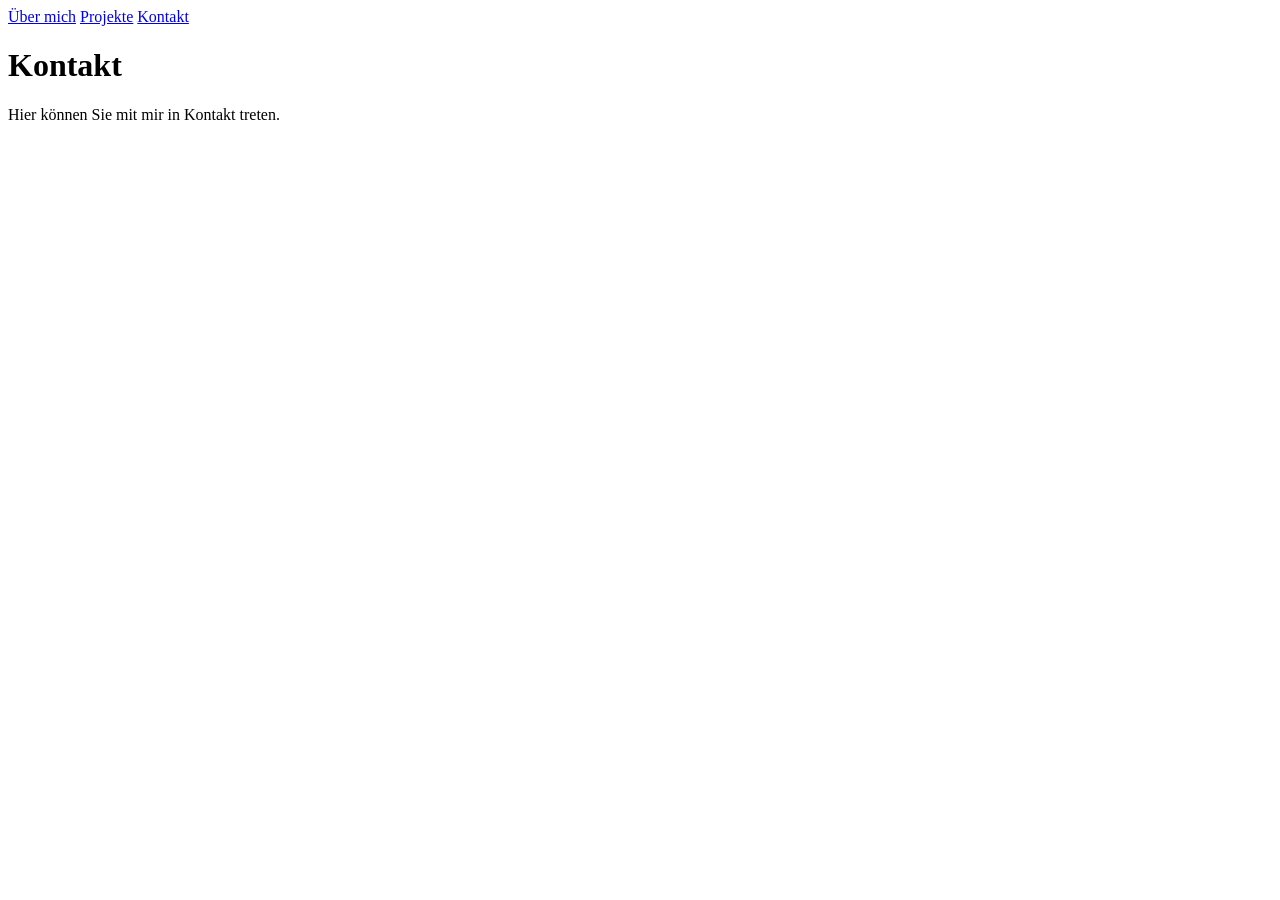
==== seiten/contact.html @ d2ad5730 "Add files via upload" ====
<!DOCTYPE html>
<html lang="en">
<head>
    <meta charset="UTF-8">
    <meta name="viewport" content="width=device-width, initial-scale=1.0">
    <link rel="icon" type="image/png" href="/image.jpeg">
    <title>Kontakt</title>
</head>
<body>
    <div class="navbar">
        <a href="/index.html">Über mich</a>
        <a href="/seiten/projects.html">Projekte</a>
        <a href="/seiten/contact.html">Kontakt</a>
    </div>
    <h1>Kontakt</h1>
    <p>Hier können Sie mit mir in Kontakt treten.</p>


</body>
</html>
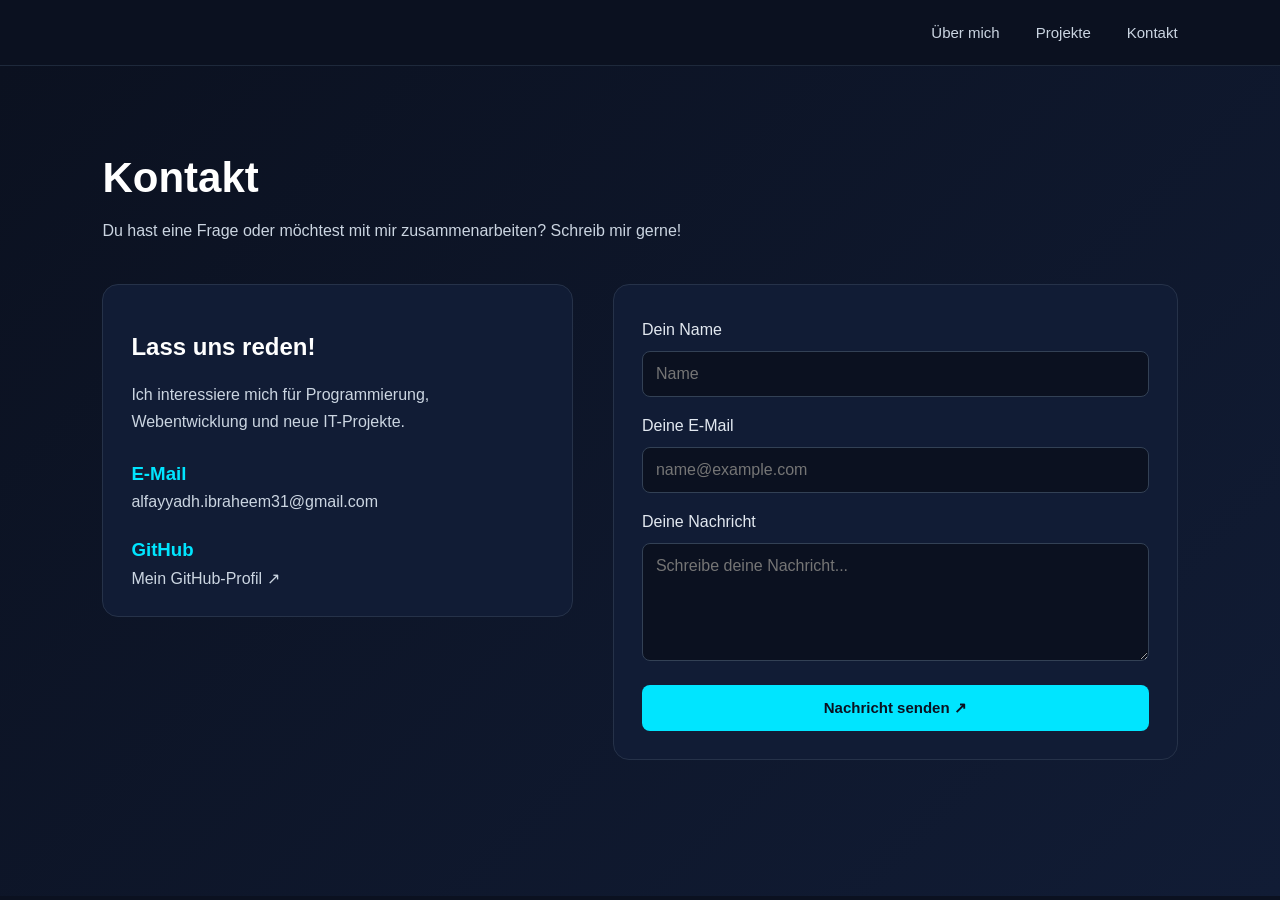
==== commit 19389ddb: "Add files via upload" ====
--- a/seiten/contact.html
+++ b/seiten/contact.html
@@ -3,17 +3,79 @@
 <head>
     <meta charset="UTF-8">
     <meta name="viewport" content="width=device-width, initial-scale=1.0">
+    <link rel="stylesheet" href="../styles.css">
     <link rel="icon" type="image/png" href="/image.jpeg">
     <title>Kontakt</title>
 </head>
 <body>
-    <div class="navbar">
+<nav class="navbar">
+    <div class="nav-links">
         <a href="/index.html">Über mich</a>
         <a href="/seiten/projects.html">Projekte</a>
         <a href="/seiten/contact.html">Kontakt</a>
     </div>
+</nav>
+
+<main class="contact">
     <h1>Kontakt</h1>
-    <p>Hier können Sie mit mir in Kontakt treten.</p>
+    <p class="contact-intro">
+        Du hast eine Frage oder möchtest mit mir zusammenarbeiten?
+        Schreib mir gerne!
+    </p>
+
+    <div class="contact-container">
+
+        <section class="contact-info">
+            <h2>Lass uns reden!</h2>
+            <p>
+                Ich interessiere mich für Programmierung,
+                Webentwicklung und neue IT-Projekte.
+            </p>
+
+            <div class="contact-item">
+                <h3>E-Mail</h3>
+                <a href="mailto:alfayyadh.ibraheem31@gmail.com">
+                    alfayyadh.ibraheem31@gmail.com
+                </a>
+            </div>
+
+            <div class="contact-item">
+                <h3>GitHub</h3>
+                <a href="https://github.com/timrex011/"
+                   target="_blank"
+                   rel="noopener noreferrer">
+                    Mein GitHub-Profil ↗
+                </a>
+            </div>
+        </section>
+
+        <form class="contact-form"
+              action="https://formsubmit.co/alfayyadh.ibraheem31@gmail.com"
+              method="POST">
+
+            <label for="name">Dein Name</label>
+            <input type="text" id="name" name="name"
+                   placeholder="Name" required>
+
+            <label for="email">Deine E-Mail</label>
+            <input type="email" id="email" name="email"
+                   placeholder="name@example.com" required>
+
+            <label for="message">Deine Nachricht</label>
+            <textarea id="message" name="message"
+                      placeholder="Schreibe deine Nachricht..."
+                      rows="5" required></textarea>
+
+            <input type="hidden" name="_subject"
+                   value="Neue Nachricht über mein Portfolio">
+
+            <input type="hidden" name="_replyto" value="">
+
+            <button type="submit">Nachricht senden ↗</button>
+        </form>
+
+    </div>
+</main>
 
 
 </body>
--- a/styles.css
+++ b/styles.css
@@ -0,0 +1,291 @@
+html, body {
+    margin: 0;
+    min-height: 100%;
+    background-color: #0b1120;
+}
+.hero {
+    display: flex;
+    justify-content: space-between;
+    align-items: center;
+    gap: 40px;
+    background: linear-gradient(135deg, #0b1120, #111c35);
+    padding: 60px 8%;
+    min-height: calc(100vh - 70px);
+    box-sizing: border-box;
+}
+.portfolio-image {
+    width: 280px;
+    height: 280px;
+    object-fit: cover;
+    border-radius: 50%;
+    border: 3px solid #1e293b;
+    box-shadow: 0 0 35px rgba(0, 229, 255, 0.12);
+}
+.hero-title {
+    font-size: 48px;
+    line-height: 1.15;
+    color: #ffffff;
+    font-weight: 700;
+    letter-spacing: -1px;
+}
+.hero-subtitle {
+    font-size: 32px;
+    color: #fff;
+}
+.hero-description {
+    font-size: 18px;
+    color: #ccc;
+}
+.project-grid {
+    display: grid;
+    grid-template-columns: repeat(2, 1fr);
+    gap: 24px;
+}
+.navbar {
+    display: flex;
+    justify-content: flex-end;
+    align-items: center;
+    padding: 24px 8%;
+    background: #0b1120;
+    border-bottom: 1px solid #1e293b;
+}
+
+.nav-links {
+    display: flex;
+    gap: 36px;
+}
+
+.nav-links a {
+    color: #cbd5e1;
+    text-decoration: none;
+    font-family: Arial, sans-serif;
+    font-size: 15px;
+    transition: color 0.3s ease;
+}
+
+.nav-links a:hover {
+    color: #00e5ff;
+}
+.hero-button {
+    margin-top: 20px;
+    padding: 14px 28px;
+    background: #00e5ff;
+    color: #0b1120;
+    border: none;
+    border-radius: 8px;
+    font-size: 16px;
+    font-weight: bold;
+    cursor: pointer;
+    transition: 0.3s ease;
+}
+
+.hero-button:hover {
+    background: #ffffff;
+    transform: translateY(-3px);
+}
+
+.projects {
+    padding: 70px 8%;
+    color: #ffffff;
+    font-family: Arial, sans-serif;
+}
+
+.projects h1 {
+    font-size: 38px;
+    margin-bottom: 12px;
+}
+
+.projects-intro {
+    color: #94a3b8;
+    margin-bottom: 35px;
+}
+
+.project-grid {
+    display: grid;
+    grid-template-columns: repeat(2, minmax(0, 1fr));
+    gap: 28px;
+}
+
+.project-card {
+    background: #111c35;
+    border: 1px solid #263249;
+    border-radius: 16px;
+    overflow: hidden;
+    transition: transform 0.3s ease,
+                border-color 0.3s ease;
+}
+
+.project-card:hover {
+    transform: translateY(-5px);
+    border-color: #00e5ff;
+}
+
+.project-card img {
+    display: block;
+    width: 100%;
+    height: 210px;
+    object-fit: cover;
+}
+
+.project-content {
+    padding: 24px;
+}
+
+.project-content h2 {
+    margin-top: 0;
+    font-size: 23px;
+}
+
+.project-content p {
+    color: #cbd5e1;
+    line-height: 1.6;
+}
+
+.project-tags {
+    display: flex;
+    gap: 10px;
+    flex-wrap: wrap;
+    margin: 20px 0;
+}
+
+.project-tags span {
+    background: #1e293b;
+    color: #67e8f9;
+    padding: 7px 12px;
+    border-radius: 6px;
+    font-size: 13px;
+}
+
+.project-button {
+    display: inline-block;
+    background: #00e5ff;
+    color: #0b1120;
+    padding: 11px 18px;
+    border-radius: 8px;
+    text-decoration: none;
+    font-weight: bold;
+    transition: background 0.3s ease;
+}
+
+.project-button:hover {
+    background: #ffffff;
+}
+
+.contact {
+    padding: 60px 8%;
+    min-height: calc(100vh - 70px);
+    box-sizing: border-box;
+    background: linear-gradient(135deg, #0b1120, #111c35);
+    color: #ffffff;
+    font-family: Arial, sans-serif;
+}
+
+.contact > h1 {
+    font-size: 42px;
+    margin-bottom: 12px;
+}
+
+.contact-intro {
+    color: #cbd5e1;
+    line-height: 1.6;
+    margin-bottom: 40px;
+}
+
+.contact-container {
+    display: grid;
+    grid-template-columns: 1fr 1.2fr;
+    gap: 40px;
+    align-items: start;
+}
+
+.contact-info,
+.contact-form {
+    background: #111c35;
+    border: 1px solid #263249;
+    border-radius: 16px;
+    padding: 28px;
+}
+
+.contact-info p {
+    color: #cbd5e1;
+    line-height: 1.7;
+}
+
+.contact-item {
+    margin-top: 28px;
+}
+
+.contact-item h3 {
+    color: #00e5ff;
+    margin-bottom: 8px;
+}
+
+.contact-item a {
+    color: #cbd5e1;
+    text-decoration: none;
+    overflow-wrap: anywhere;
+}
+
+.contact-item a:hover {
+    color: #00e5ff;
+}
+
+.contact-form {
+    display: flex;
+    flex-direction: column;
+    gap: 12px;
+}
+
+.contact-form label {
+    margin-top: 8px;
+    color: #e2e8f0;
+}
+
+.contact-form input,
+.contact-form textarea {
+    width: 100%;
+    box-sizing: border-box;
+    padding: 13px;
+    border-radius: 8px;
+    border: 1px solid #334155;
+    background: #0b1120;
+    color: #ffffff;
+    font: inherit;
+}
+
+.contact-form input:focus,
+.contact-form textarea:focus {
+    outline: 1px solid #00e5ff;
+    border-color: #00e5ff;
+}
+
+.contact-form textarea {
+    resize: vertical;
+}
+
+.contact-form button {
+    margin-top: 12px;
+    padding: 14px;
+    border: none;
+    border-radius: 8px;
+    background: #00e5ff;
+    color: #0b1120;
+    font-weight: bold;
+    font-size: 15px;
+    cursor: pointer;
+    transition: background 0.3s ease;
+}
+
+.contact-form button:hover {
+    background: #ffffff;
+}
+
+@media (max-width: 700px) {
+    .contact-container {
+        grid-template-columns: 1fr;
+    }
+
+    .contact {
+        padding: 40px 6%;
+    }
+}
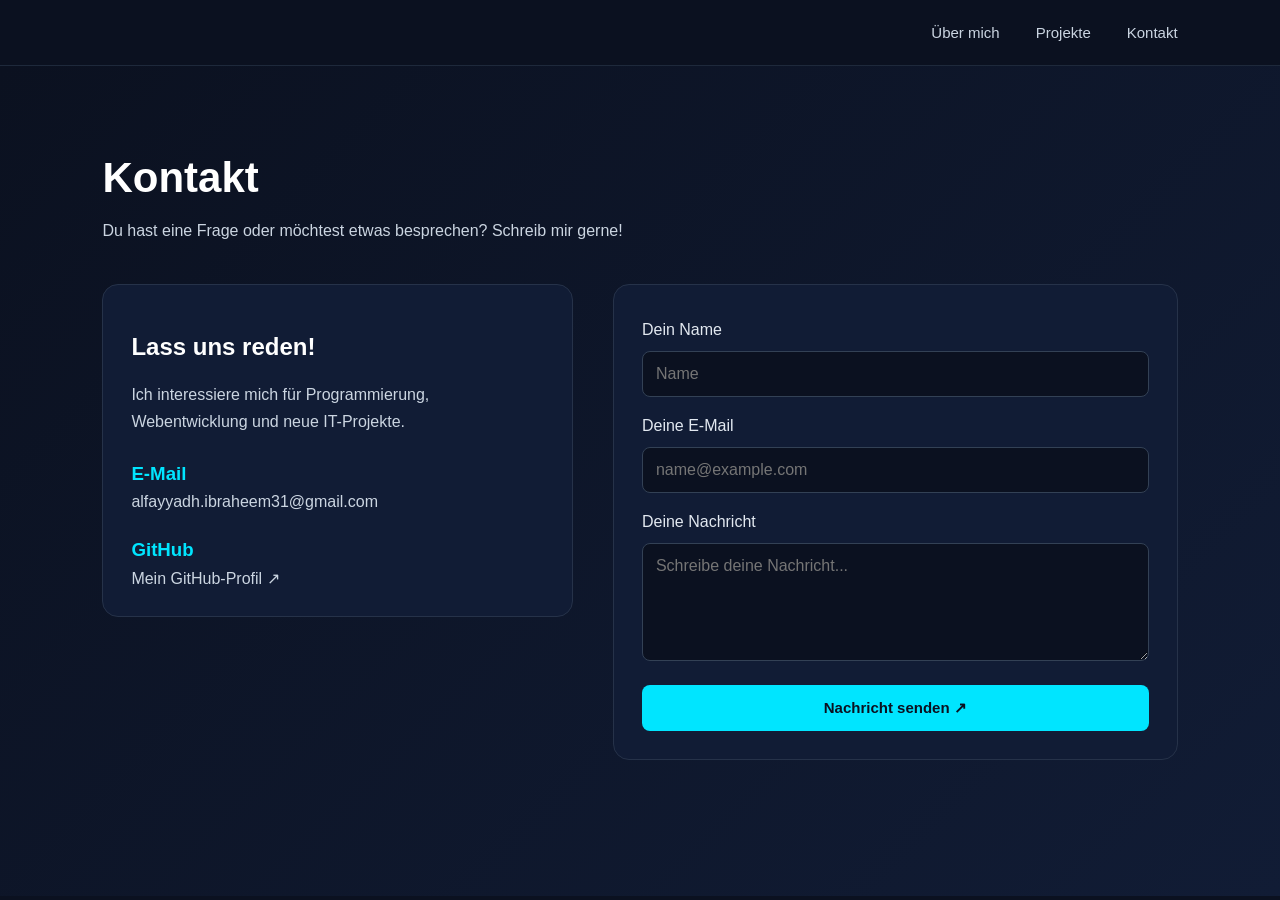
==== commit 136201d0: "Add files via upload" ====
--- a/seiten/contact.html
+++ b/seiten/contact.html
@@ -19,7 +19,7 @@
 <main class="contact">
     <h1>Kontakt</h1>
     <p class="contact-intro">
-        Du hast eine Frage oder möchtest mit mir zusammenarbeiten?
+        Du hast eine Frage oder möchtest etwas besprechen?
         Schreib mir gerne!
     </p>
 
